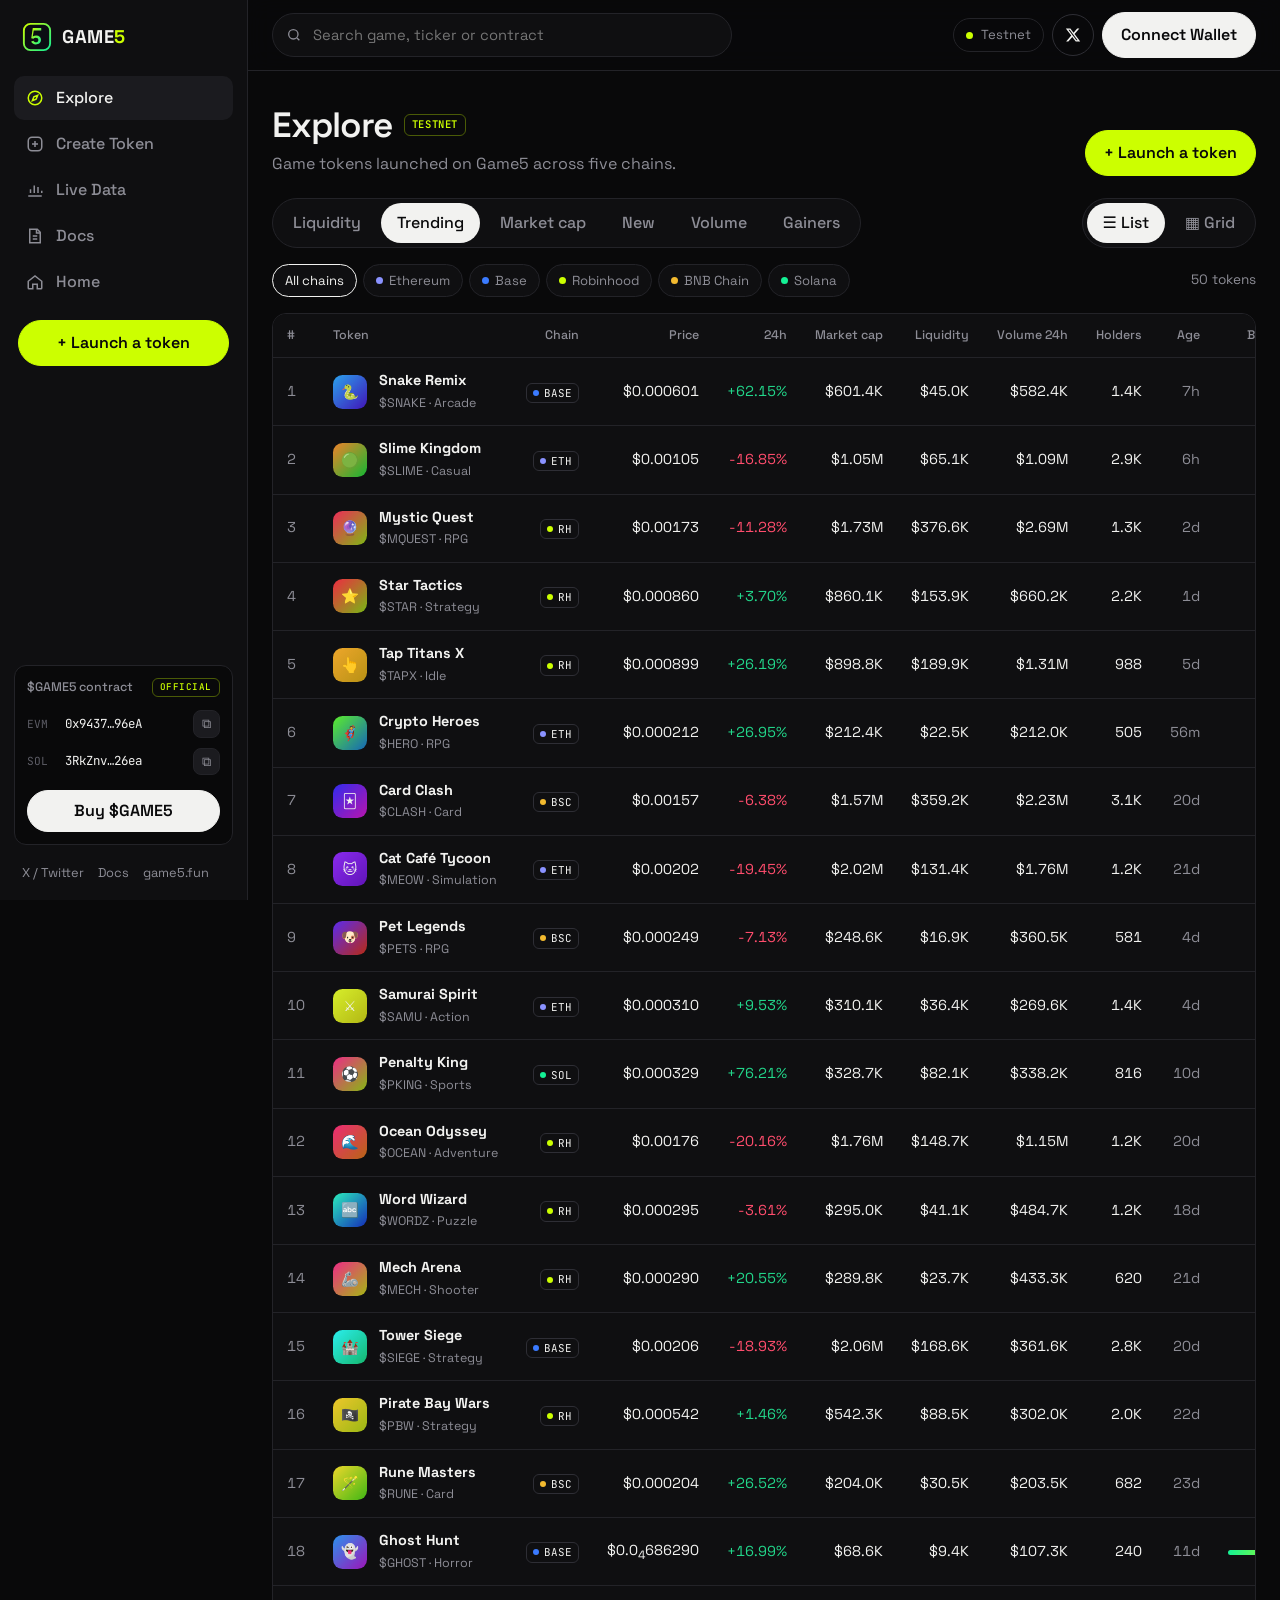
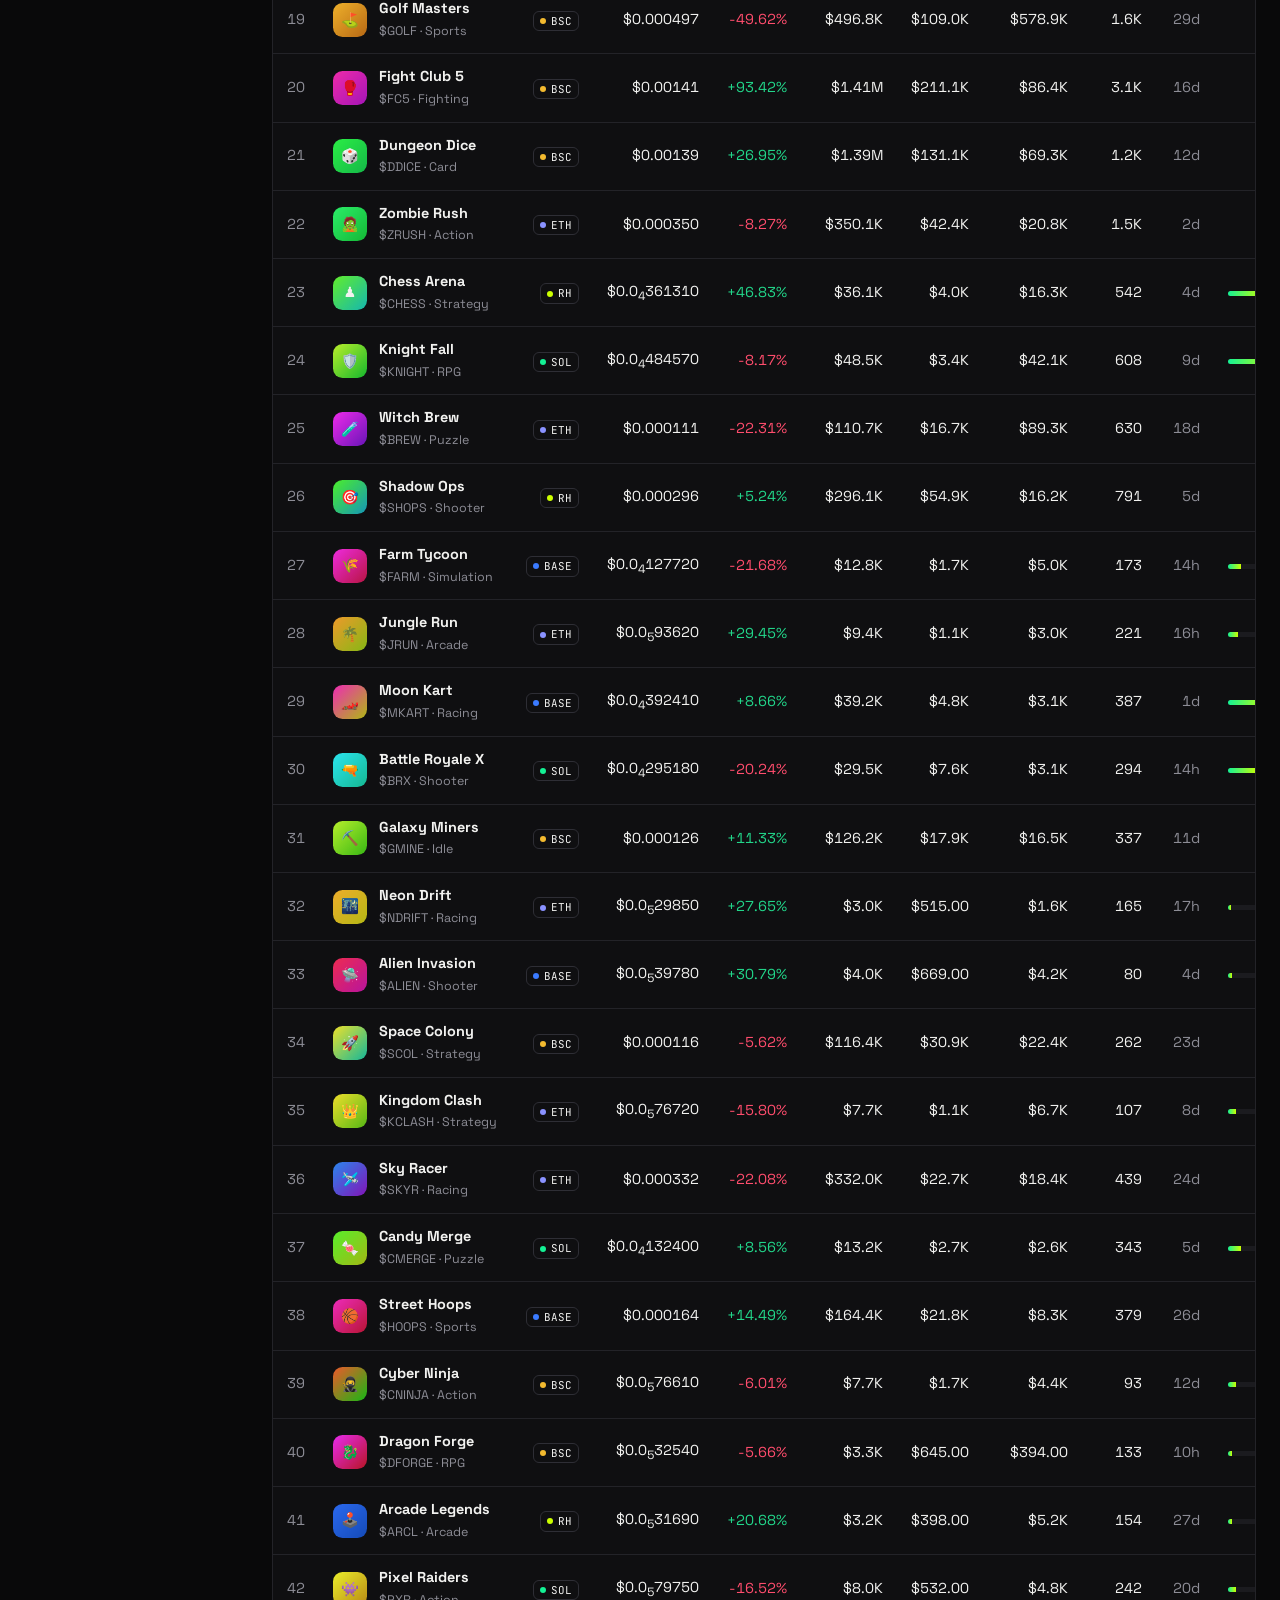
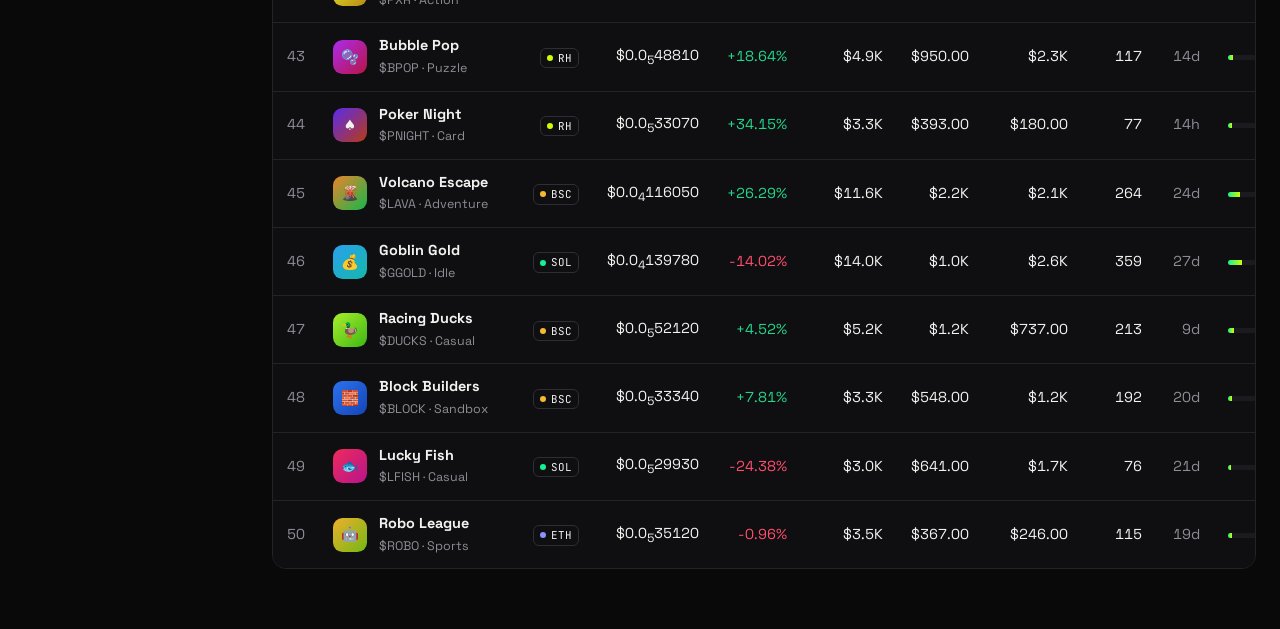
==== app.html @ e10e3590 "Redesign Game5 as a launchpad for game tokens Landing page, app with left menu (Explore, Create Toke" ====
<!doctype html>
<html lang="en">
<head>
<meta charset="utf-8">
<meta name="viewport" content="width=device-width,initial-scale=1">
<title>Game5 App — Explore game tokens</title>
<meta name="description" content="Explore, trade and launch game tokens on Ethereum, Base, Robinhood, BNB Chain and Solana.">
<meta name="theme-color" content="#09090a">
<link rel="icon" href="assets/logo.svg" type="image/svg+xml">
<link rel="preconnect" href="https://fonts.googleapis.com">
<link href="https://fonts.googleapis.com/css2?family=Space+Grotesk:wght@400;500;600;700&family=JetBrains+Mono:wght@400;600&display=swap" rel="stylesheet">
<link rel="stylesheet" href="assets/style.css">
</head>
<body>
<div class="app" id="app">
  <aside class="side" id="side">
    <a href="/" class="brand"><img src="assets/logo.svg" alt=""><b>GAME<span>5</span></b></a>
    <nav id="nav">
      <a href="#/explore" data-r="explore"><svg viewBox="0 0 24 24" fill="none" stroke="currentColor" stroke-width="2"><circle cx="12" cy="12" r="9"/><path d="m15.5 8.5-2 5-5 2 2-5z"/></svg>Explore</a>
      <a href="#/create" data-r="create"><svg viewBox="0 0 24 24" fill="none" stroke="currentColor" stroke-width="2"><rect x="3" y="3" width="18" height="18" rx="5"/><path d="M12 8v8M8 12h8"/></svg>Create Token</a>
      <a href="#/live" data-r="live"><svg viewBox="0 0 24 24" fill="none" stroke="currentColor" stroke-width="2"><path d="M3 20h18M6 16v-5M11 16V6M16 16v-8M21 16v-3"/></svg>Live Data</a>
      <a href="#/docs" data-r="docs"><svg viewBox="0 0 24 24" fill="none" stroke="currentColor" stroke-width="2"><path d="M5 3h10l4 4v14H5z"/><path d="M9 12h6M9 16h6M14 3v5h5"/></svg>Docs</a>
      <a href="/"><svg viewBox="0 0 24 24" fill="none" stroke="currentColor" stroke-width="2"><path d="m3 11 9-7 9 7v9a1 1 0 0 1-1 1h-5v-6h-6v6H4a1 1 0 0 1-1-1z"/></svg>Home</a>
    </nav>
    <a class="btn ac create" href="#/create">+ Launch a token</a>
    <div class="ca-box">
      <h4>$GAME5 contract <span class="badge" style="font-size:.58rem">Official</span></h4>
      <div id="sideCA"></div>
      <a class="btn" id="sideBuy" target="_blank" rel="noopener">Buy $GAME5</a>
    </div>
    <div class="mini-links"><a id="sideX" target="_blank" rel="noopener">X / Twitter</a><a href="#/docs">Docs</a><a href="/">game5.fun</a></div>
  </aside>
  <div class="main">
    <header class="top">
      <button class="btn ghost sq menu-btn" id="menuBtn" aria-label="Menu">☰</button>
      <label class="search"><svg viewBox="0 0 24 24" fill="none" stroke="currentColor" stroke-width="2"><circle cx="11" cy="11" r="7"/><path d="m20 20-3.5-3.5"/></svg><input id="q" placeholder="Search game, ticker or contract"></label>
      <div class="r">
        <span class="net-pill"><i style="width:7px;height:7px;border-radius:50%;background:var(--ac)"></i>Testnet</span>
        <a class="btn ghost sq" id="topX" target="_blank" rel="noopener" aria-label="Game5 on X"><svg class="x-ico" viewBox="0 0 24 24"><path d="M18.244 2.25h3.308l-7.227 8.26 8.502 11.24H16.17l-5.214-6.817L4.99 21.75H1.68l7.73-8.835L1.254 2.25H8.08l4.713 6.231zm-1.161 17.52h1.833L7.084 4.126H5.117z"/></svg></a>
        <button class="btn" id="walletBtn">Connect Wallet</button>
      </div>
    </header>
    <main class="page" id="page"></main>
  </div>
</div>

<!-- wallet chooser -->
<div id="wModal" class="wmodal" hidden>
  <div class="card wbox">
    <h3>Connect wallet</h3>
    <button class="wopt" data-w="evm"><span>🦊</span><div><b>EVM wallet</b><small>MetaMask, Rabby, Coinbase · ETH, Base, Robinhood, BSC</small></div></button>
    <button class="wopt" data-w="sol"><span>👻</span><div><b>Solana wallet</b><small>Phantom, Solflare · Solana</small></div></button>
    <button class="btn ghost" data-w="close" style="width:100%;margin-top:6px">Cancel</button>
  </div>
</div>

<script src="config.js"></script>
<script src="assets/core.js"></script>
<script src="assets/tokens.js"></script>
<script src="assets/app.js"></script>
</body>
</html>
---- assets/style.css ----
:root{--bg:#09090a;--bg1:#0f0f11;--bg2:#141417;--bg3:#1b1b1f;--line:#232328;--line2:#2e2e35;--tx:#f2f2f0;--mut:#8d8d96;--mut2:#5d5d66;--ac:#ccff00;--ac2:#14f195;--up:#22d68a;--dn:#ff4d6d;--r:14px;--side:248px}
*{box-sizing:border-box;margin:0;padding:0}
html{scroll-behavior:smooth}
body{background:var(--bg);color:var(--tx);font-family:"Space Grotesk",system-ui,sans-serif;line-height:1.5;-webkit-font-smoothing:antialiased}
a{color:inherit;text-decoration:none}
button{font:inherit;color:inherit}
code,.mono{font-family:"JetBrains Mono",monospace}
.up{color:var(--up)}.dn{color:var(--dn)}.mut{color:var(--mut)}
.btn{display:inline-flex;align-items:center;justify-content:center;gap:8px;background:var(--tx);color:#09090a;border:1px solid var(--tx);border-radius:999px;padding:10px 18px;font-weight:600;cursor:pointer;transition:.2s;white-space:nowrap}
.btn:hover{background:var(--ac);border-color:var(--ac)}
.btn.ac{background:var(--ac);border-color:var(--ac)}
.btn.ac:hover{box-shadow:0 0 0 4px #ccff0026}
.btn.ghost{background:transparent;color:var(--tx);border-color:var(--line2)}
.btn.ghost:hover{border-color:var(--tx);background:transparent}
.btn.big{padding:14px 26px;font-size:1.02rem}
.btn.sq{padding:10px;width:42px;height:42px}
.btn:disabled{opacity:.45;cursor:not-allowed}
.icon-btn{background:var(--bg3);border:1px solid var(--line);border-radius:8px;padding:3px 8px;cursor:pointer;font-size:.8rem;color:var(--mut)}
.icon-btn:hover{color:var(--ac);border-color:var(--ac)}
.cdot{display:inline-flex;align-items:center;gap:5px;font-size:.68rem;font-family:"JetBrains Mono",monospace;color:var(--tx);border:1px solid var(--line2);border-radius:6px;padding:1px 6px;white-space:nowrap}
.cdot::before{content:"";width:6px;height:6px;border-radius:50%;background:var(--c)}
.tlogo{display:inline-grid;place-items:center;border-radius:28%;flex:none;line-height:1}
.badge{font-size:.66rem;letter-spacing:.06em;text-transform:uppercase;border:1px solid #ccff0055;color:var(--ac);border-radius:6px;padding:2px 7px;font-family:"JetBrains Mono",monospace}
.toast{position:fixed;bottom:24px;left:50%;transform:translate(-50%,140px);background:var(--bg2);border:1px solid var(--ac);border-radius:12px;padding:12px 20px;z-index:300;transition:.3s}
.toast.on{transform:translate(-50%,0)}
.x-ico{width:16px;height:16px;fill:currentColor}

/* ============ HOME ============ */
.annc{display:flex;justify-content:center;gap:10px;padding:9px 16px;font-size:.85rem;border-bottom:1px solid var(--line);background:var(--bg1)}
.annc a{color:var(--ac)}
.hnav{position:sticky;top:0;z-index:40;display:flex;align-items:center;gap:28px;padding:16px clamp(16px,4vw,48px);background:#09090ad9;backdrop-filter:blur(12px);border-bottom:1px solid transparent}
.hnav .links{display:flex;gap:26px;color:var(--mut);font-size:.95rem}
.hnav .links a:hover{color:var(--tx)}
.hnav .r{margin-left:auto;display:flex;gap:10px;align-items:center}
.brand{display:flex;align-items:center;gap:10px;font-weight:700;font-size:1.15rem;letter-spacing:.03em}
.brand img{width:30px;height:30px}
.brand b span{color:var(--ac)}
.hero{max-width:1180px;margin:0 auto;padding:clamp(64px,11vw,140px) 20px 40px;text-align:center}
.hero h1{font-size:clamp(2.6rem,7.4vw,6rem);line-height:.98;letter-spacing:-.045em;font-weight:600}
.hero h1 em{font-style:normal;color:var(--ac)}
.hero p{color:var(--mut);font-size:clamp(1rem,1.6vw,1.2rem);max-width:640px;margin:26px auto 0}
.hero .cta{display:flex;gap:10px;justify-content:center;flex-wrap:wrap;margin-top:34px}
.hero-ca{display:inline-flex;flex-wrap:wrap;justify-content:center;gap:8px;margin-top:28px}
.ca-chip{display:inline-flex;gap:8px;align-items:center;border:1px solid var(--line2);border-radius:999px;padding:7px 8px 7px 14px;font-size:.82rem;background:var(--bg1);cursor:pointer}
.ca-chip:hover{border-color:var(--ac)}
.ca-chip code{color:var(--mut)}
.ca-chip b{font-weight:600;background:var(--bg3);border-radius:999px;padding:2px 10px;color:var(--ac)}
.chainrow{display:flex;flex-wrap:wrap;justify-content:center;gap:12px;margin:56px auto 0;max-width:900px}
.chainrow span{display:flex;align-items:center;gap:10px;border:1px solid var(--line);border-radius:999px;padding:10px 18px;font-size:.95rem;background:var(--bg1)}
.chainrow i{width:10px;height:10px;border-radius:50%;background:var(--c);box-shadow:0 0 12px var(--c)}
.chainrow .g5{border-color:#ccff0066;color:var(--ac)}
.sec{max-width:1180px;margin:0 auto;padding:110px 20px 0}
.sec-h{display:flex;align-items:end;justify-content:space-between;gap:20px;margin-bottom:28px;flex-wrap:wrap}
.sec-h h2{font-size:clamp(1.8rem,4vw,2.8rem);letter-spacing:-.03em;font-weight:600;line-height:1.05}
.sec-h p{color:var(--mut);max-width:520px}
.trend{display:grid;grid-template-columns:repeat(4,1fr);gap:12px}
.tcard{background:var(--bg1);border:1px solid var(--line);border-radius:var(--r);padding:16px;display:grid;gap:12px;transition:.2s}
.tcard:hover{border-color:var(--line2);transform:translateY(-3px)}
.tcard .top{display:flex;gap:12px;align-items:center}
.tcard .top div{min-width:0}
.tcard .top b{display:block;white-space:nowrap;overflow:hidden;text-overflow:ellipsis}
.tcard .top small{color:var(--mut)}
.tcard .row{display:flex;justify-content:space-between;font-size:.85rem;color:var(--mut)}
.tcard .row b{color:var(--tx);font-weight:500}
.three{display:grid;grid-template-columns:repeat(3,1fr);border:1px solid var(--line);border-radius:var(--r);overflow:hidden}
.three>div{padding:32px 28px;border-right:1px solid var(--line);background:var(--bg1)}
.three>div:last-child{border:0;background:linear-gradient(180deg,#ccff000d,transparent)}
.three i{font-style:normal;font-family:"JetBrains Mono",monospace;color:var(--mut2);font-size:.85rem}
.three h3{font-size:1.4rem;margin:14px 0 10px;letter-spacing:-.02em}
.three p{color:var(--mut)}
.three>div:last-child h3{color:var(--ac)}
.steps{display:grid;grid-template-columns:repeat(4,1fr);gap:12px}
.step{border-top:1px solid var(--line2);padding-top:18px}
.step i{font-style:normal;font-family:"JetBrains Mono",monospace;color:var(--ac);font-size:.85rem}
.step h3{margin:8px 0 6px;font-size:1.15rem}
.step p{color:var(--mut);font-size:.93rem}
.hold{display:grid;grid-template-columns:1.2fr 1fr;gap:12px}
.hold .card{padding:34px}
.card{background:var(--bg1);border:1px solid var(--line);border-radius:var(--r);padding:22px}
.bignum{font-size:clamp(2.6rem,6vw,4.4rem);font-weight:600;letter-spacing:-.04em;line-height:1}
.bignum em{font-style:normal;color:var(--ac)}
.stat-row{display:grid;grid-template-columns:repeat(4,1fr);gap:12px}
.stat-row .card span{color:var(--mut);font-size:.85rem}
.stat-row .card b{display:block;font-size:1.8rem;font-weight:600;letter-spacing:-.02em;margin-top:4px}
.cta-band{margin:110px auto 0;max-width:1180px;padding:0 20px}
.cta-band>div{border:1px solid var(--line);border-radius:22px;padding:clamp(36px,6vw,70px);text-align:center;background:radial-gradient(600px 240px at 50% 0,#ccff0014,transparent),var(--bg1)}
.cta-band h2{font-size:clamp(2rem,5vw,3.4rem);letter-spacing:-.04em;line-height:1.02}
.cta-band .cta{display:flex;gap:10px;justify-content:center;flex-wrap:wrap;margin-top:26px}
.hfoot{max-width:1180px;margin:90px auto 0;padding:34px 20px 40px;border-top:1px solid var(--line);display:flex;gap:20px;justify-content:space-between;align-items:center;flex-wrap:wrap;color:var(--mut);font-size:.88rem}
.hfoot nav{display:flex;gap:20px}
.hfoot a:hover{color:var(--tx)}

/* ============ APP SHELL ============ */
.app{display:grid;grid-template-columns:var(--side) 1fr;min-height:100vh}
.side{position:sticky;top:0;height:100vh;border-right:1px solid var(--line);background:var(--bg1);display:flex;flex-direction:column;padding:18px 14px;gap:6px;overflow-y:auto}
.side .brand{padding:4px 8px 18px}
.side nav{display:grid;gap:2px}
.side nav a{display:flex;align-items:center;gap:12px;padding:10px 12px;border-radius:10px;color:var(--mut);font-weight:500}
.side nav a svg{width:18px;height:18px;flex:none}
.side nav a:hover{background:var(--bg2);color:var(--tx)}
.side nav a.on{background:var(--bg3);color:var(--tx)}
.side nav a.on svg{color:var(--ac)}
.side .create{margin:10px 4px 6px}
.side .sep{height:1px;background:var(--line);margin:10px 4px}
.side .ca-box{margin-top:auto;border:1px solid var(--line);border-radius:12px;padding:12px;background:var(--bg)}
.ca-box h4{font-size:.78rem;color:var(--mut);font-weight:500;margin-bottom:8px;display:flex;justify-content:space-between;align-items:center}
.ca-row{display:flex;align-items:center;gap:8px;padding:5px 0;font-size:.78rem}
.ca-row span{color:var(--mut2);width:30px;font-family:"JetBrains Mono",monospace;font-size:.7rem}
.ca-row code{flex:1;min-width:0;overflow:hidden;text-overflow:ellipsis;white-space:nowrap;color:var(--tx)}
.ca-box .btn{width:100%;margin-top:10px;padding:8px}
.side .mini-links{display:flex;gap:14px;padding:12px 8px 0;font-size:.8rem;color:var(--mut)}
.side .mini-links a:hover{color:var(--tx)}
.main{min-width:0;display:flex;flex-direction:column}
.top{position:sticky;top:0;z-index:30;display:flex;gap:10px;align-items:center;padding:12px 24px;border-bottom:1px solid var(--line);background:#09090ae6;backdrop-filter:blur(12px)}
.search{flex:1;max-width:460px;position:relative}
.search input{width:100%;background:var(--bg1);border:1px solid var(--line);border-radius:999px;padding:10px 16px 10px 40px;color:var(--tx);font:inherit;font-size:.92rem}
.search input:focus{outline:none;border-color:var(--line2)}
.search svg{position:absolute;left:14px;top:50%;transform:translateY(-50%);width:16px;height:16px;color:var(--mut)}
.top .r{margin-left:auto;display:flex;gap:8px;align-items:center}
.menu-btn{display:none}
.net-pill{display:flex;align-items:center;gap:8px;border:1px solid var(--line);border-radius:999px;padding:6px 12px;font-size:.82rem;color:var(--mut)}
.page{padding:28px 24px 60px;max-width:1360px;width:100%}
.ph{display:flex;align-items:end;justify-content:space-between;gap:16px;margin-bottom:22px;flex-wrap:wrap}
.ph h1{font-size:clamp(1.6rem,3vw,2.2rem);letter-spacing:-.03em;font-weight:600;display:flex;gap:12px;align-items:center}
.ph p{color:var(--mut)}

/* explore */
.tabs{display:flex;gap:4px;border:1px solid var(--line);border-radius:999px;padding:4px;background:var(--bg1);overflow-x:auto;scrollbar-width:none}
.tabs button{background:none;border:0;border-radius:999px;padding:8px 16px;color:var(--mut);cursor:pointer;white-space:nowrap;font-weight:500}
.tabs button.on{background:var(--tx);color:#09090a}
.filters{display:flex;gap:10px;align-items:center;justify-content:space-between;flex-wrap:wrap;margin-bottom:16px}
.chips{display:flex;gap:6px;flex-wrap:wrap}
.chips button{background:var(--bg1);border:1px solid var(--line);border-radius:999px;padding:6px 12px;font-size:.82rem;color:var(--mut);cursor:pointer;display:flex;gap:6px;align-items:center}
.chips button i{width:7px;height:7px;border-radius:50%;background:var(--c)}
.chips button.on{border-color:var(--tx);color:var(--tx)}
.vt{display:flex;gap:4px}
.tbl{width:100%;border-collapse:collapse;font-size:.9rem}
.tbl-wrap{border:1px solid var(--line);border-radius:var(--r);overflow-x:auto;background:var(--bg1)}
.tbl th{text-align:right;font-weight:500;color:var(--mut);font-size:.78rem;padding:12px 14px;border-bottom:1px solid var(--line);white-space:nowrap;cursor:pointer;user-select:none}
.tbl th:first-child,.tbl td:first-child,.tbl th:nth-child(2),.tbl td:nth-child(2){text-align:left}
.tbl th.on{color:var(--tx)}
.tbl td{padding:12px 14px;border-bottom:1px solid var(--line);text-align:right;white-space:nowrap;font-variant-numeric:tabular-nums}
.tbl tr:last-child td{border:0}
.tbl tbody tr{cursor:pointer;transition:background .15s}
.tbl tbody tr:hover{background:var(--bg2)}
.tk{display:flex;gap:12px;align-items:center}
.tk b{display:block}
.tk small{color:var(--mut);font-size:.78rem}
.prog{width:70px;height:5px;border-radius:4px;background:var(--bg3);display:inline-block;vertical-align:middle;overflow:hidden}
.prog i{display:block;height:100%;background:linear-gradient(90deg,var(--ac2),var(--ac))}
.grid-cards{display:grid;grid-template-columns:repeat(auto-fill,minmax(250px,1fr));gap:12px}
.empty{padding:60px;text-align:center;color:var(--mut)}

/* token page */
.tok-head{display:flex;gap:16px;align-items:center;flex-wrap:wrap}
.tok-head h1{font-size:1.8rem;letter-spacing:-.02em}
.tok-head .meta{display:flex;gap:8px;flex-wrap:wrap;align-items:center;color:var(--mut);font-size:.85rem}
.tok-grid{display:grid;grid-template-columns:1fr 340px;gap:14px;margin-top:22px}
.chart{height:300px;width:100%}
.kv{display:grid;grid-template-columns:repeat(4,1fr);gap:1px;background:var(--line);border:1px solid var(--line);border-radius:var(--r);overflow:hidden;margin-top:14px}
.kv div{background:var(--bg1);padding:14px 16px}
.kv span{color:var(--mut);font-size:.78rem;display:block}
.kv b{font-size:1.1rem;font-weight:600}
.links-row{display:flex;flex-wrap:wrap;gap:8px}
.links-row a{display:flex;gap:8px;align-items:center;border:1px solid var(--line);border-radius:10px;padding:8px 12px;font-size:.86rem;background:var(--bg)}
.links-row a:hover{border-color:var(--tx)}
.links-row svg{width:16px;height:16px}
.store{display:flex;gap:10px;flex-wrap:wrap}
.store a{display:flex;gap:10px;align-items:center;background:#000;border:1px solid var(--line2);border-radius:12px;padding:8px 16px;min-width:160px}
.store a:hover{border-color:var(--tx)}
.store svg{width:24px;height:24px}
.store small{display:block;font-size:.66rem;color:var(--mut);line-height:1}
.store b{font-size:1rem;line-height:1.2}
.trade .seg{display:grid;grid-template-columns:1fr 1fr;gap:4px;background:var(--bg);border:1px solid var(--line);border-radius:12px;padding:4px;margin-bottom:14px}
.trade .seg button{border:0;border-radius:9px;padding:9px;background:none;color:var(--mut);cursor:pointer;font-weight:600}
.trade .seg button.on.b{background:var(--up);color:#06110b}
.trade .seg button.on.s{background:var(--dn);color:#1a0509}
.field{display:grid;gap:6px;margin-bottom:14px}
.field label{font-size:.82rem;color:var(--mut);display:flex;justify-content:space-between}
.field label em{font-style:normal;color:var(--mut2)}
.inp{width:100%;background:var(--bg);border:1px solid var(--line);border-radius:10px;padding:11px 12px;color:var(--tx);font:inherit;font-size:.93rem}
.inp:focus{outline:none;border-color:var(--ac)}
textarea.inp{min-height:96px;resize:vertical}
.inp-g{display:flex;align-items:center;background:var(--bg);border:1px solid var(--line);border-radius:10px;padding-right:12px}
.inp-g .inp{border:0;background:none}
.inp-g span{color:var(--mut);font-size:.85rem;white-space:nowrap}
.quick{display:flex;gap:6px;margin:-6px 0 14px}
.quick button{flex:1;background:var(--bg);border:1px solid var(--line);border-radius:8px;padding:5px;font-size:.78rem;color:var(--mut);cursor:pointer}
.quick button:hover{color:var(--tx)}
.row-sb{display:flex;justify-content:space-between;font-size:.85rem;color:var(--mut);padding:4px 0}
.row-sb b{color:var(--tx);font-weight:500}
.holders li{display:flex;justify-content:space-between;padding:7px 0;border-bottom:1px solid var(--line);font-size:.85rem;list-style:none}
.holders li:last-child{border:0}

/* create */
.create-grid{display:grid;grid-template-columns:1fr 360px;gap:16px;align-items:start}
.form-sec{margin-bottom:16px}
.form-sec h3{font-size:1rem;margin-bottom:14px;display:flex;gap:10px;align-items:center}
.form-sec h3 i{font-style:normal;font-family:"JetBrains Mono",monospace;font-size:.75rem;color:var(--ac);border:1px solid #ccff0055;border-radius:6px;padding:1px 6px}
.two{display:grid;grid-template-columns:1fr 1fr;gap:12px}
.chain-pick{display:grid;grid-template-columns:repeat(5,1fr);gap:8px}
.chain-pick button{background:var(--bg);border:1px solid var(--line);border-radius:12px;padding:14px 8px;cursor:pointer;display:grid;justify-items:center;gap:8px;font-size:.85rem}
.chain-pick button i{width:28px;height:28px;border-radius:50%;background:var(--c);display:grid;place-items:center;font-style:normal;font-size:.6rem;font-weight:700;color:#000}
.chain-pick button.on{border-color:var(--c);background:color-mix(in srgb,var(--c) 10%,transparent)}
.upload{display:flex;gap:16px;align-items:center}
.upload .pv{width:88px;height:88px;border-radius:22px;border:1px dashed var(--line2);display:grid;place-items:center;color:var(--mut);font-size:.75rem;background:var(--bg) center/cover;flex:none;cursor:pointer;text-align:center}
.banner-up{height:110px;border-radius:12px;border:1px dashed var(--line2);display:grid;place-items:center;color:var(--mut);font-size:.82rem;background:var(--bg) center/cover;cursor:pointer}
.adv summary{cursor:pointer;color:var(--mut);font-size:.9rem;margin-bottom:12px}
.fee-box{border-radius:12px;padding:16px;border:1px solid var(--line);background:var(--bg);margin-bottom:14px}
.fee-box.free{border-color:#22d68a66;background:#22d68a0d}
.fee-box.paid{border-color:#f3ba2f55;background:#f3ba2f0a}
.fee-box h4{font-size:.95rem;margin-bottom:6px;display:flex;gap:8px;align-items:center}
.fee-box p{font-size:.85rem;color:var(--mut)}
.fee-box .amt{font-size:1.6rem;font-weight:600;letter-spacing:-.02em;margin:6px 0 2px}
.preview-card{position:sticky;top:84px}
.chk{display:flex;gap:10px;align-items:flex-start;font-size:.85rem;color:var(--mut);margin:6px 0 14px;cursor:pointer}
.chk input{margin-top:3px;accent-color:var(--ac)}

/* live data */
.kpis{display:grid;grid-template-columns:repeat(4,1fr);gap:12px;margin-bottom:12px}
.kpi span{color:var(--mut);font-size:.82rem;display:flex;justify-content:space-between}
.kpi b{display:block;font-size:1.9rem;font-weight:600;letter-spacing:-.03em;margin-top:6px}
.kpi small{font-size:.8rem}
.ld-grid{display:grid;grid-template-columns:1.5fr 1fr;gap:12px;margin-bottom:12px}
.card h3{font-size:1rem;margin-bottom:14px;display:flex;justify-content:space-between;align-items:center;gap:10px}
.card h3 small{color:var(--mut);font-weight:400;font-size:.8rem}
.bars{display:grid;gap:12px}
.bars .b{display:grid;grid-template-columns:110px 1fr 90px;gap:12px;align-items:center;font-size:.86rem}
.bars .b>span:last-child{text-align:right;font-variant-numeric:tabular-nums}
.bars .t{height:10px;background:var(--bg3);border-radius:6px;overflow:hidden}
.bars .t i{display:block;height:100%;border-radius:6px;background:var(--c,var(--ac))}
.cols{display:flex;align-items:flex-end;gap:5px;height:200px;padding-top:10px}
.cols div{flex:1;background:linear-gradient(180deg,var(--ac),#ccff0033);border-radius:4px 4px 0 0;min-height:2px;position:relative}
.cols div:hover{filter:brightness(1.3)}
.cols-x{display:flex;justify-content:space-between;color:var(--mut2);font-size:.72rem;margin-top:8px;font-family:"JetBrains Mono",monospace}
.feed li{list-style:none;display:flex;gap:10px;align-items:center;padding:9px 0;border-bottom:1px solid var(--line);font-size:.85rem}
.feed li:last-child{border:0}
.feed li .t{margin-left:auto;color:var(--mut2);font-size:.75rem}

/* docs */
.docs{display:grid;grid-template-columns:220px 1fr;gap:40px;align-items:start}
.toc{position:sticky;top:84px;display:grid;gap:2px;font-size:.88rem}
.toc a{padding:6px 12px;border-left:2px solid var(--line);color:var(--mut)}
.toc a:hover,.toc a.on{color:var(--tx);border-color:var(--ac)}
.doc{max-width:760px}
.doc section{padding-bottom:34px;margin-bottom:34px;border-bottom:1px solid var(--line);scroll-margin-top:84px}
.doc h2{font-size:1.6rem;letter-spacing:-.02em;margin-bottom:12px}
.doc h3{font-size:1.08rem;margin:20px 0 8px}
.doc p,.doc li{color:#c4c4cb;margin-bottom:10px}
.doc ul,.doc ol{padding-left:22px}
.doc code{background:var(--bg2);border:1px solid var(--line);border-radius:6px;padding:1px 6px;font-size:.85em;color:var(--tx)}
.doc table{width:100%;border-collapse:collapse;margin:10px 0 14px;font-size:.9rem}
.doc th,.doc td{border:1px solid var(--line);padding:9px 12px;text-align:left}
.doc th{background:var(--bg1);color:var(--mut);font-weight:500}
.callout{border:1px solid #ccff0044;background:#ccff000a;border-radius:12px;padding:14px 16px;margin:12px 0}
.callout p{margin:0;color:var(--tx)}

/* responsive */
@media(max-width:1100px){.trend{grid-template-columns:repeat(2,1fr)}.tok-grid,.create-grid{grid-template-columns:1fr}.preview-card{position:static}.kpis{grid-template-columns:repeat(2,1fr)}.ld-grid{grid-template-columns:1fr}.stat-row{grid-template-columns:repeat(2,1fr)}}
@media(max-width:900px){
  .hnav .links{display:none}
  .three,.hold{grid-template-columns:1fr}.three>div{border-right:0;border-bottom:1px solid var(--line)}
  .steps{grid-template-columns:repeat(2,1fr)}
  .app{grid-template-columns:1fr}
  .side{position:fixed;left:0;top:0;z-index:60;width:var(--side);transform:translateX(-100%);transition:transform .25s}
  .app.nav-open .side{transform:none;box-shadow:0 0 0 100vmax #000a}
  .menu-btn{display:inline-flex}
  .docs{grid-template-columns:1fr}.toc{display:none}
  .kv{grid-template-columns:repeat(2,1fr)}
}
@media(max-width:600px){
  .hnav{gap:10px}.hnav .r .btn.ghost.x{display:none}
  .trend,.steps,.stat-row{grid-template-columns:1fr}
  .top{padding:10px 14px}.search{display:none}.net-pill{display:none}
  .page{padding:20px 14px 50px}
  .two{grid-template-columns:1fr}.chain-pick{grid-template-columns:repeat(3,1fr)}
  .kpis{grid-template-columns:1fr 1fr}.kpi b{font-size:1.4rem}
  .bars .b{grid-template-columns:80px 1fr 70px}
  .top .r .btn{padding:9px 13px;font-size:.88rem}
}

/* wallet modal */
.wmodal{position:fixed;inset:0;z-index:200;background:#000b;backdrop-filter:blur(6px);display:grid;place-items:center;padding:16px}
.wmodal[hidden]{display:none}
.wbox{width:min(400px,100%);display:grid;gap:10px}
.wbox h3{margin-bottom:4px}
.wopt{display:flex;gap:14px;align-items:center;text-align:left;background:var(--bg);border:1px solid var(--line);border-radius:12px;padding:14px;cursor:pointer}
.wopt:hover{border-color:var(--ac)}
.wopt span{font-size:1.6rem}
.wopt small{display:block;color:var(--mut);font-size:.78rem}
.wallet-on{display:flex;gap:8px;align-items:center}
.form-sec h3{justify-content:flex-start}
.ld-grid>*,.tok-grid>*,.create-grid>*,.docs>*,.hold>*,.kpis>*,.trend>*,.stat-row>*,.three>*,.steps>*{min-width:0}
.doc{min-width:0;overflow-x:auto}
.doc table{display:block;overflow-x:auto}
.ca-row code{word-break:break-all}
@media(max-width:1100px){.ld-grid[style]{grid-template-columns:1fr!important}}
.inp-g .inp{min-width:0}
.tok-grid>div:last-child{grid-template-columns:minmax(0,1fr)}
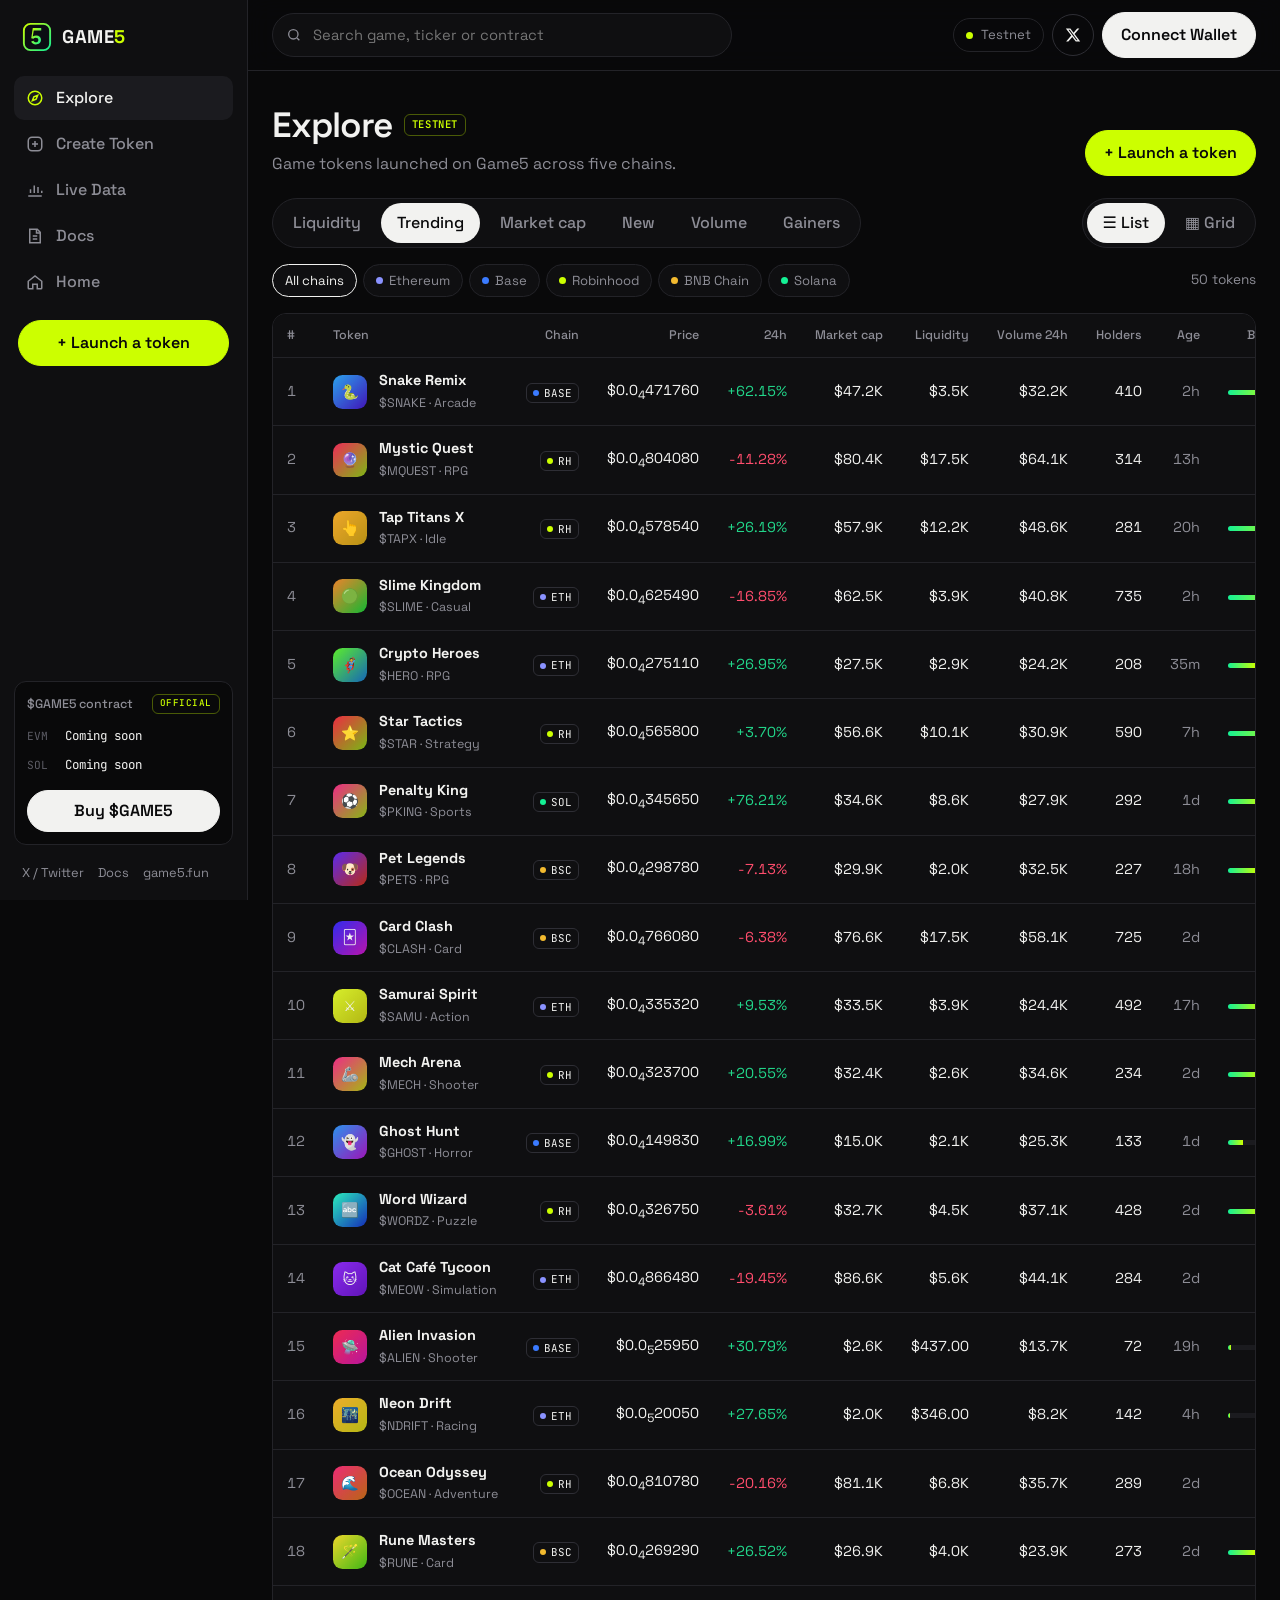
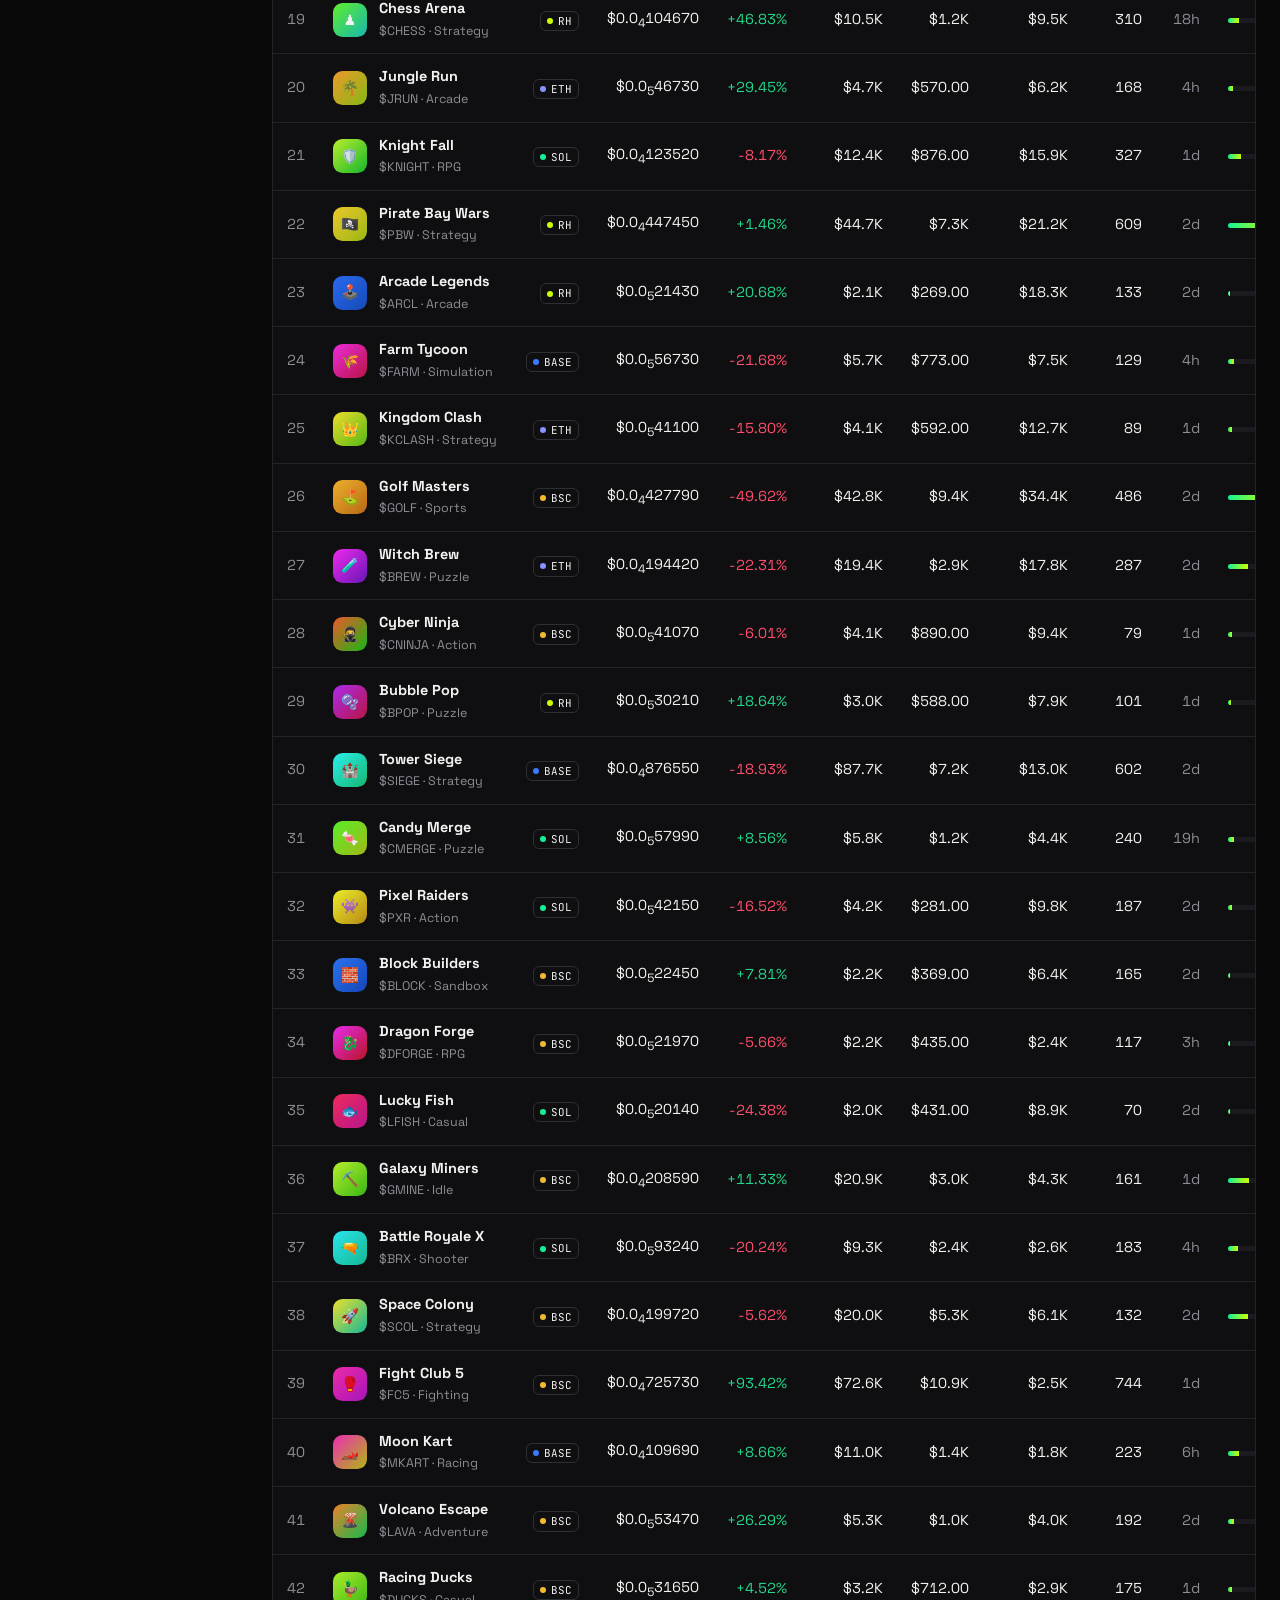
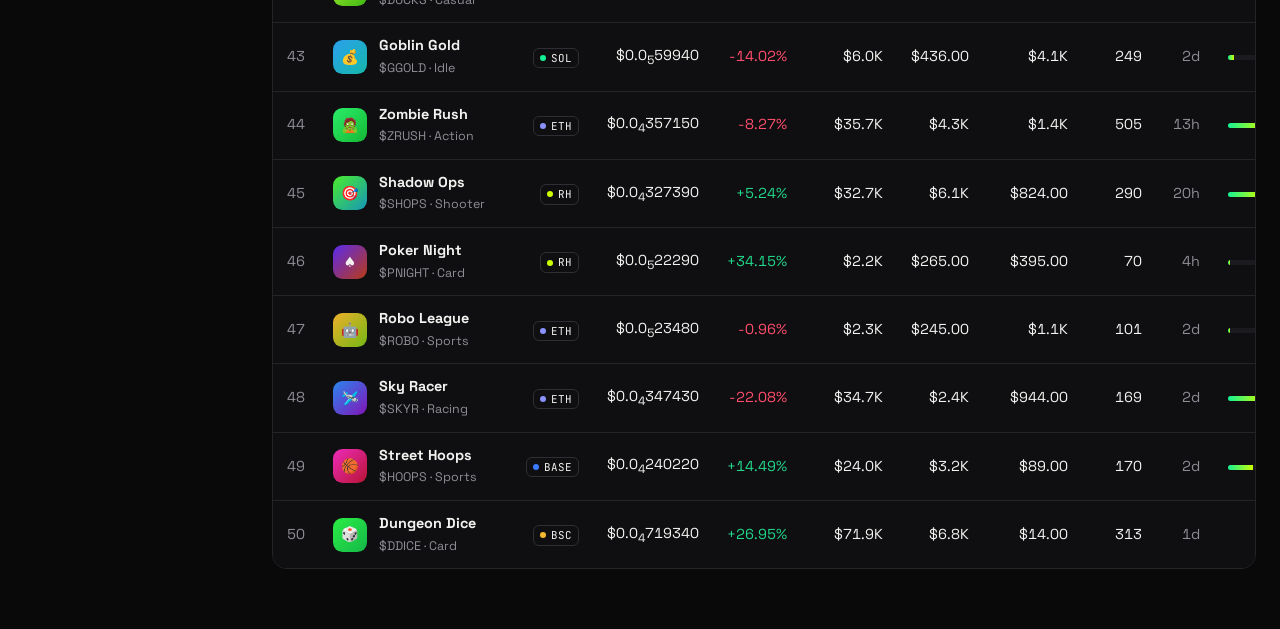
==== commit 49d8b487: "Add config.mode single/multi chain layouts Co-Authored-By: Claude Opus 5.5 <noreply@anthropic.com> C" ====
--- a/app.html
+++ b/app.html
@@ -48,7 +48,7 @@
 <div id="wModal" class="wmodal" hidden>
   <div class="card wbox">
     <h3>Connect wallet</h3>
-    <button class="wopt" data-w="evm"><span>🦊</span><div><b>EVM wallet</b><small>MetaMask, Rabby, Coinbase · ETH, Base, Robinhood, BSC</small></div></button>
+    <button class="wopt" data-w="evm"><span>🦊</span><div><b>EVM wallet</b><small id="evmChains">MetaMask, Rabby, Coinbase · ETH, Base, Robinhood, BSC</small></div></button>
     <button class="wopt" data-w="sol"><span>👻</span><div><b>Solana wallet</b><small>Phantom, Solflare · Solana</small></div></button>
     <button class="btn ghost" data-w="close" style="width:100%;margin-top:6px">Cancel</button>
   </div>
--- a/assets/style.css
+++ b/assets/style.css
@@ -297,3 +297,4 @@
 @media(max-width:1100px){.ld-grid[style]{grid-template-columns:1fr!important}}
 .inp-g .inp{min-width:0}
 .tok-grid>div:last-child{grid-template-columns:minmax(0,1fr)}
+[hidden]{display:none!important}
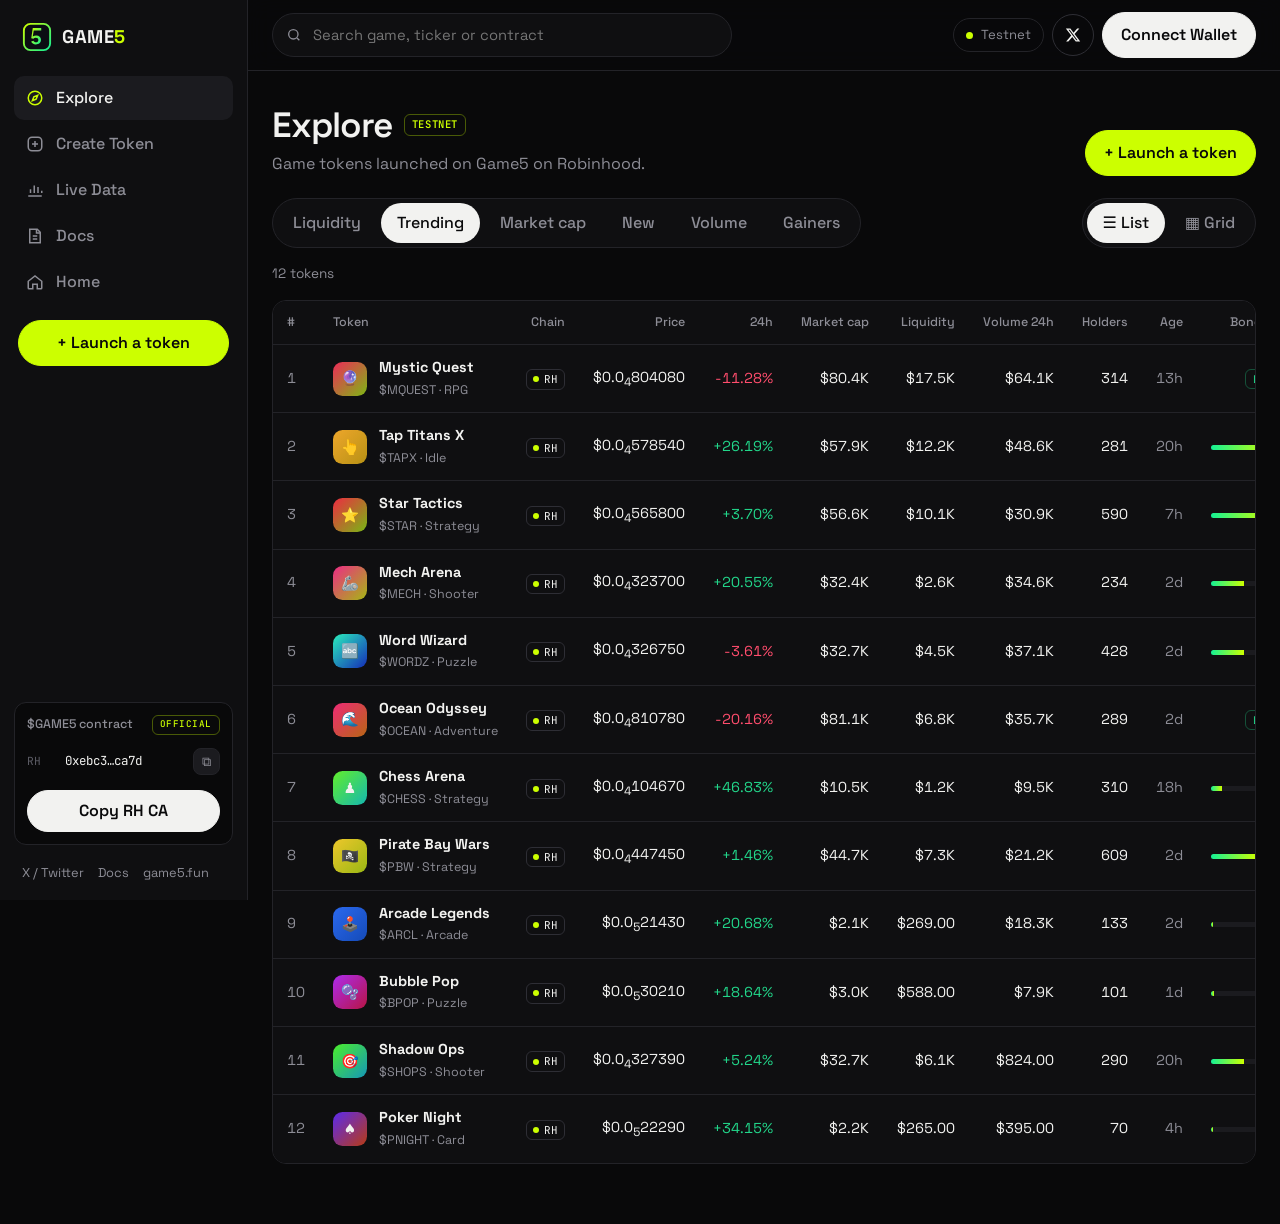
==== commit 13ceac0a: "Selectable single chain, multi always SOL/RH/BASE/BSC, Copy CA replaces Buy, per-chain config Co-Aut" ====
--- a/app.html
+++ b/app.html
@@ -4,7 +4,7 @@
 <meta charset="utf-8">
 <meta name="viewport" content="width=device-width,initial-scale=1">
 <title>Game5 App — Explore game tokens</title>
-<meta name="description" content="Explore, trade and launch game tokens on Ethereum, Base, Robinhood, BNB Chain and Solana.">
+<meta name="description" data-desc="Explore, trade and launch game tokens on {chainsAnd}." content="Explore, trade and launch game tokens.">
 <meta name="theme-color" content="#09090a">
 <link rel="icon" href="assets/logo.svg" type="image/svg+xml">
 <link rel="preconnect" href="https://fonts.googleapis.com">
@@ -26,7 +26,7 @@
     <div class="ca-box">
       <h4>$GAME5 contract <span class="badge" style="font-size:.58rem">Official</span></h4>
       <div id="sideCA"></div>
-      <a class="btn" id="sideBuy" target="_blank" rel="noopener">Buy $GAME5</a>
+      <div class="copy-btns col" id="sideCopy"></div>
     </div>
     <div class="mini-links"><a id="sideX" target="_blank" rel="noopener">X / Twitter</a><a href="#/docs">Docs</a><a href="/">game5.fun</a></div>
   </aside>
--- a/assets/style.css
+++ b/assets/style.css
@@ -9,7 +9,10 @@
 .btn{display:inline-flex;align-items:center;justify-content:center;gap:8px;background:var(--tx);color:#09090a;border:1px solid var(--tx);border-radius:999px;padding:10px 18px;font-weight:600;cursor:pointer;transition:.2s;white-space:nowrap}
 .btn:hover{background:var(--ac);border-color:var(--ac)}
 .btn.ac{background:var(--ac);border-color:var(--ac)}
-.btn.ac:hover{box-shadow:0 0 0 4px #ccff0026}
+.btn.ac:hover{box-shadow:0 0 0 4px color-mix(in srgb,var(--ac) 15%,transparent)}
+.copy-btns{display:inline-flex;flex-wrap:wrap;gap:8px}.copy-btns.col{display:grid;gap:6px;margin-top:10px}.copy-btns.col .btn{width:100%;margin:0;padding:8px}
+.link-btn{background:none;border:0;color:var(--ac);cursor:pointer;padding:0 0 0 10px;font-size:inherit}.link-btn:hover{text-decoration:underline}
+.tagline{color:var(--ac);font-weight:600;margin-top:10px}
 .btn.ghost{background:transparent;color:var(--tx);border-color:var(--line2)}
 .btn.ghost:hover{border-color:var(--tx);background:transparent}
 .btn.big{padding:14px 26px;font-size:1.02rem}
@@ -20,7 +23,7 @@
 .cdot{display:inline-flex;align-items:center;gap:5px;font-size:.68rem;font-family:"JetBrains Mono",monospace;color:var(--tx);border:1px solid var(--line2);border-radius:6px;padding:1px 6px;white-space:nowrap}
 .cdot::before{content:"";width:6px;height:6px;border-radius:50%;background:var(--c)}
 .tlogo{display:inline-grid;place-items:center;border-radius:28%;flex:none;line-height:1}
-.badge{font-size:.66rem;letter-spacing:.06em;text-transform:uppercase;border:1px solid #ccff0055;color:var(--ac);border-radius:6px;padding:2px 7px;font-family:"JetBrains Mono",monospace}
+.badge{font-size:.66rem;letter-spacing:.06em;text-transform:uppercase;border:1px solid color-mix(in srgb,var(--ac) 33%,transparent);color:var(--ac);border-radius:6px;padding:2px 7px;font-family:"JetBrains Mono",monospace}
 .toast{position:fixed;bottom:24px;left:50%;transform:translate(-50%,140px);background:var(--bg2);border:1px solid var(--ac);border-radius:12px;padding:12px 20px;z-index:300;transition:.3s}
 .toast.on{transform:translate(-50%,0)}
 .x-ico{width:16px;height:16px;fill:currentColor}
@@ -42,13 +45,15 @@
 .hero .cta{display:flex;gap:10px;justify-content:center;flex-wrap:wrap;margin-top:34px}
 .hero-ca{display:inline-flex;flex-wrap:wrap;justify-content:center;gap:8px;margin-top:28px}
 .ca-chip{display:inline-flex;gap:8px;align-items:center;border:1px solid var(--line2);border-radius:999px;padding:7px 8px 7px 14px;font-size:.82rem;background:var(--bg1);cursor:pointer}
-.ca-chip:hover{border-color:var(--ac)}
+.ca-chip:hover{border-color:var(--c,var(--ac))}
+.ca-chip i{width:8px;height:8px;border-radius:50%;background:var(--c);box-shadow:0 0 8px var(--c)}
+.ca-chip.off{cursor:default;opacity:.7}
 .ca-chip code{color:var(--mut)}
-.ca-chip b{font-weight:600;background:var(--bg3);border-radius:999px;padding:2px 10px;color:var(--ac)}
+.ca-chip b{font-weight:600;background:var(--bg3);border-radius:999px;padding:2px 10px;color:var(--c,var(--ac))}
 .chainrow{display:flex;flex-wrap:wrap;justify-content:center;gap:12px;margin:56px auto 0;max-width:900px}
 .chainrow span{display:flex;align-items:center;gap:10px;border:1px solid var(--line);border-radius:999px;padding:10px 18px;font-size:.95rem;background:var(--bg1)}
 .chainrow i{width:10px;height:10px;border-radius:50%;background:var(--c);box-shadow:0 0 12px var(--c)}
-.chainrow .g5{border-color:#ccff0066;color:var(--ac)}
+.chainrow .g5{border-color:color-mix(in srgb,var(--ac) 40%,transparent);color:var(--ac)}
 .sec{max-width:1180px;margin:0 auto;padding:110px 20px 0}
 .sec-h{display:flex;align-items:end;justify-content:space-between;gap:20px;margin-bottom:28px;flex-wrap:wrap}
 .sec-h h2{font-size:clamp(1.8rem,4vw,2.8rem);letter-spacing:-.03em;font-weight:600;line-height:1.05}
